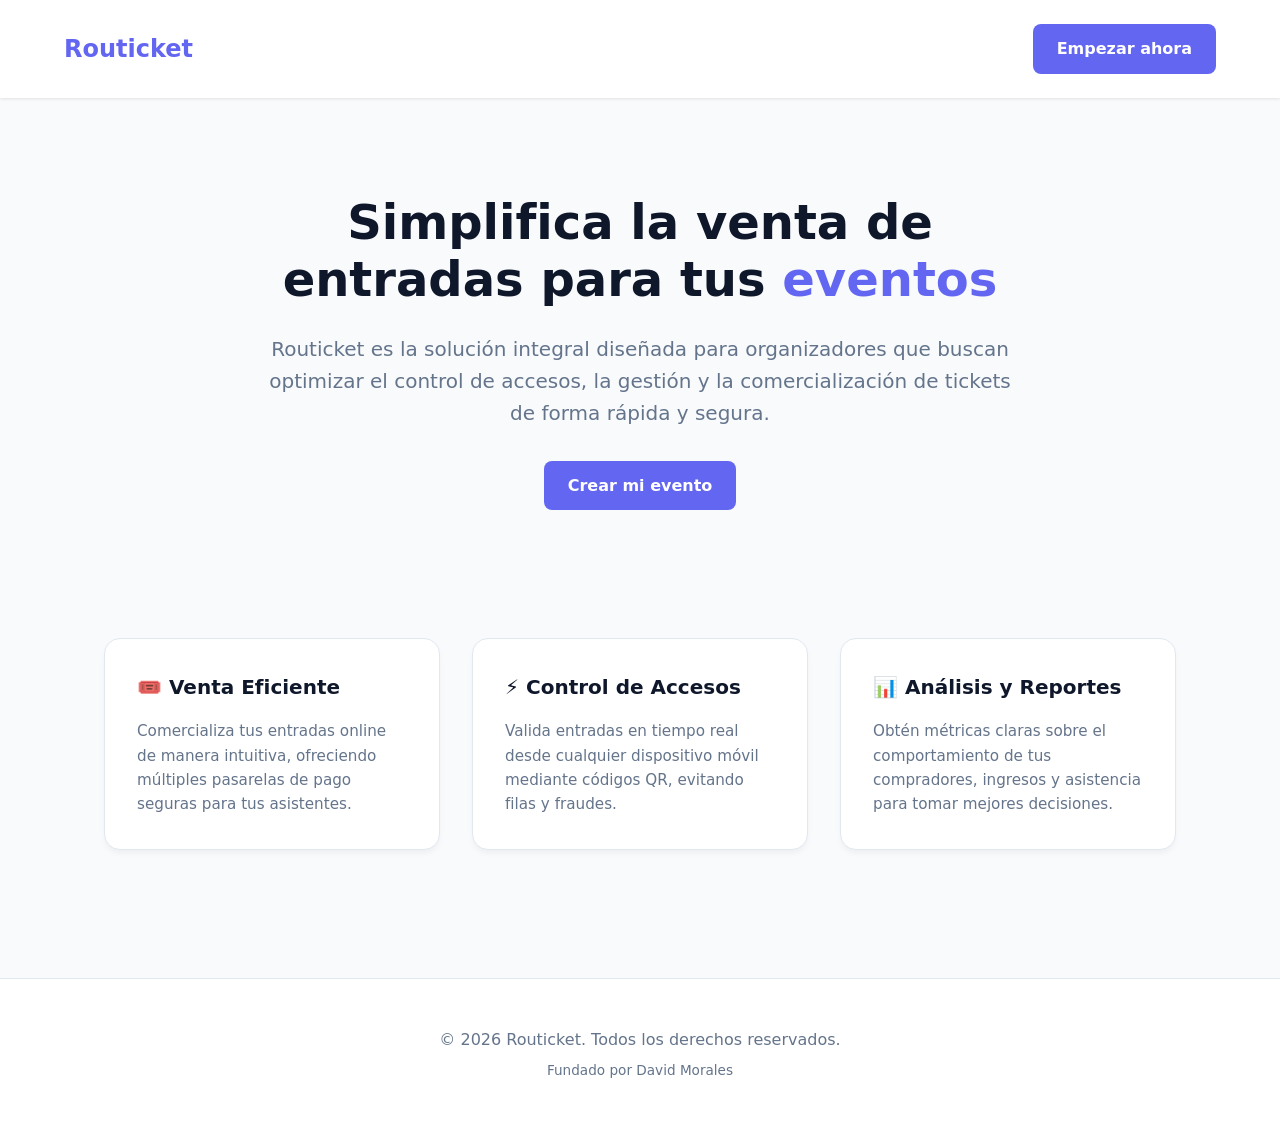
==== index.html @ 361ac357 "Add initial HTML structure for Routicket website" ====
<!DOCTYPE html>
<html lang="es">
<head>
    <meta charset="UTF-8">
    <meta name="viewport" content="width=device-width, initial-scale=1.0">
    <title>Routicket - Tu plataforma de gestión y venta de entradas</title>
    <style>
        :root {
            --primary: #6366f1;
            --primary-dark: #4f46e5;
            --dark: #0f172a;
            --light: #f8fafc;
            --gray: #64748b;
        }

        * {
            margin: 0;
            padding: 0;
            box-sizing: border-box;
            font-family: 'Segoe UI', system-ui, -apple-system, sans-serif;
        }

        body {
            background-color: var(--light);
            color: var(--dark);
            line-height: 1.6;
        }

        header {
            display: flex;
            justify-content: space-between;
            align-items: center;
            padding: 1.5rem 5%;
            background: white;
            box-shadow: 0 1px 3px rgba(0,0,0,0.1);
            position: sticky;
            top: 0;
            z-index: 100;
        }

        .logo {
            font-size: 1.5rem;
            font-weight: 700;
            color: var(--primary);
            text-decoration: none;
        }

        .cta-button {
            background-color: var(--primary);
            color: white;
            padding: 0.75rem 1.5rem;
            border-radius: 0.5rem;
            text-decoration: none;
            font-weight: 600;
            transition: background 0.2s;
        }

        .cta-button:hover {
            background-color: var(--primary-dark);
        }

        .hero {
            display: flex;
            flex-direction: column;
            align-items: center;
            text-align: center;
            padding: 6rem 5% 4rem;
            max-width: 900px;
            margin: 0 auto;
        }

        .hero h1 {
            font-size: 3rem;
            margin-bottom: 1.5rem;
            color: var(--dark);
            line-height: 1.2;
        }

        .hero h1 span {
            color: var(--primary);
        }

        .hero p {
            font-size: 1.25rem;
            color: var(--gray);
            margin-bottom: 2rem;
        }

        .features {
            display: grid;
            grid-template-columns: repeat(auto-fit, minmax(280px, 1fr));
            gap: 2rem;
            padding: 4rem 5%;
            max-width: 1200px;
            margin: 0 auto;
        }

        .feature-card {
            background: white;
            padding: 2rem;
            border-radius: 1rem;
            box-shadow: 0 4px 6px -1px rgba(0,0,0,0.05);
            border: 1px solid #e2e8f0;
        }

        .feature-card h3 {
            margin-bottom: 1rem;
            font-size: 1.25rem;
            color: var(--dark);
        }

        .feature-card p {
            color: var(--gray);
            font-size: 0.95rem;
        }

        footer {
            text-align: center;
            padding: 3rem 5%;
            background: white;
            color: var(--gray);
            border-top: 1px solid #e2e8f0;
            margin-top: 4rem;
        }

        @media (max-width: 768px) {
            .hero h1 {
                font-size: 2.25rem;
            }
        }
    </style>
</head>
<body>

    <header>
        <a href="#" class="logo">Routicket</a>
        <a href="#contacto" class="cta-button">Empezar ahora</a>
    </header>

    <main>
        <section class="hero">
            <h1>Simplifica la venta de entradas para tus <span>eventos</span></h1>
            <p>Routicket es la solución integral diseñada para organizadores que buscan optimizar el control de accesos, la gestión y la comercialización de tickets de forma rápida y segura.</p>
            <a href="#contacto" class="cta-button">Crear mi evento</a>
        </section>

        <section class="features">
            <div class="feature-card">
                <h3>🎟️ Venta Eficiente</h3>
                <p>Comercializa tus entradas online de manera intuitiva, ofreciendo múltiples pasarelas de pago seguras para tus asistentes.</p>
            </div>
            <div class="feature-card">
                <h3>⚡ Control de Accesos</h3>
                <p>Valida entradas en tiempo real desde cualquier dispositivo móvil mediante códigos QR, evitando filas y fraudes.</p>
            </div>
            <div class="feature-card">
                <h3>📊 Análisis y Reportes</h3>
                <p>Obtén métricas claras sobre el comportamiento de tus compradores, ingresos y asistencia para tomar mejores decisiones.</p>
            </div>
        </section>
    </main>

    <footer id="contacto">
        <p>&copy; 2026 Routicket. Todos los derechos reservados.</p>
        <p style="margin-top: 0.5rem; font-size: 0.85rem;">Fundado por David Morales</p>
    </footer>

</body>
</html>
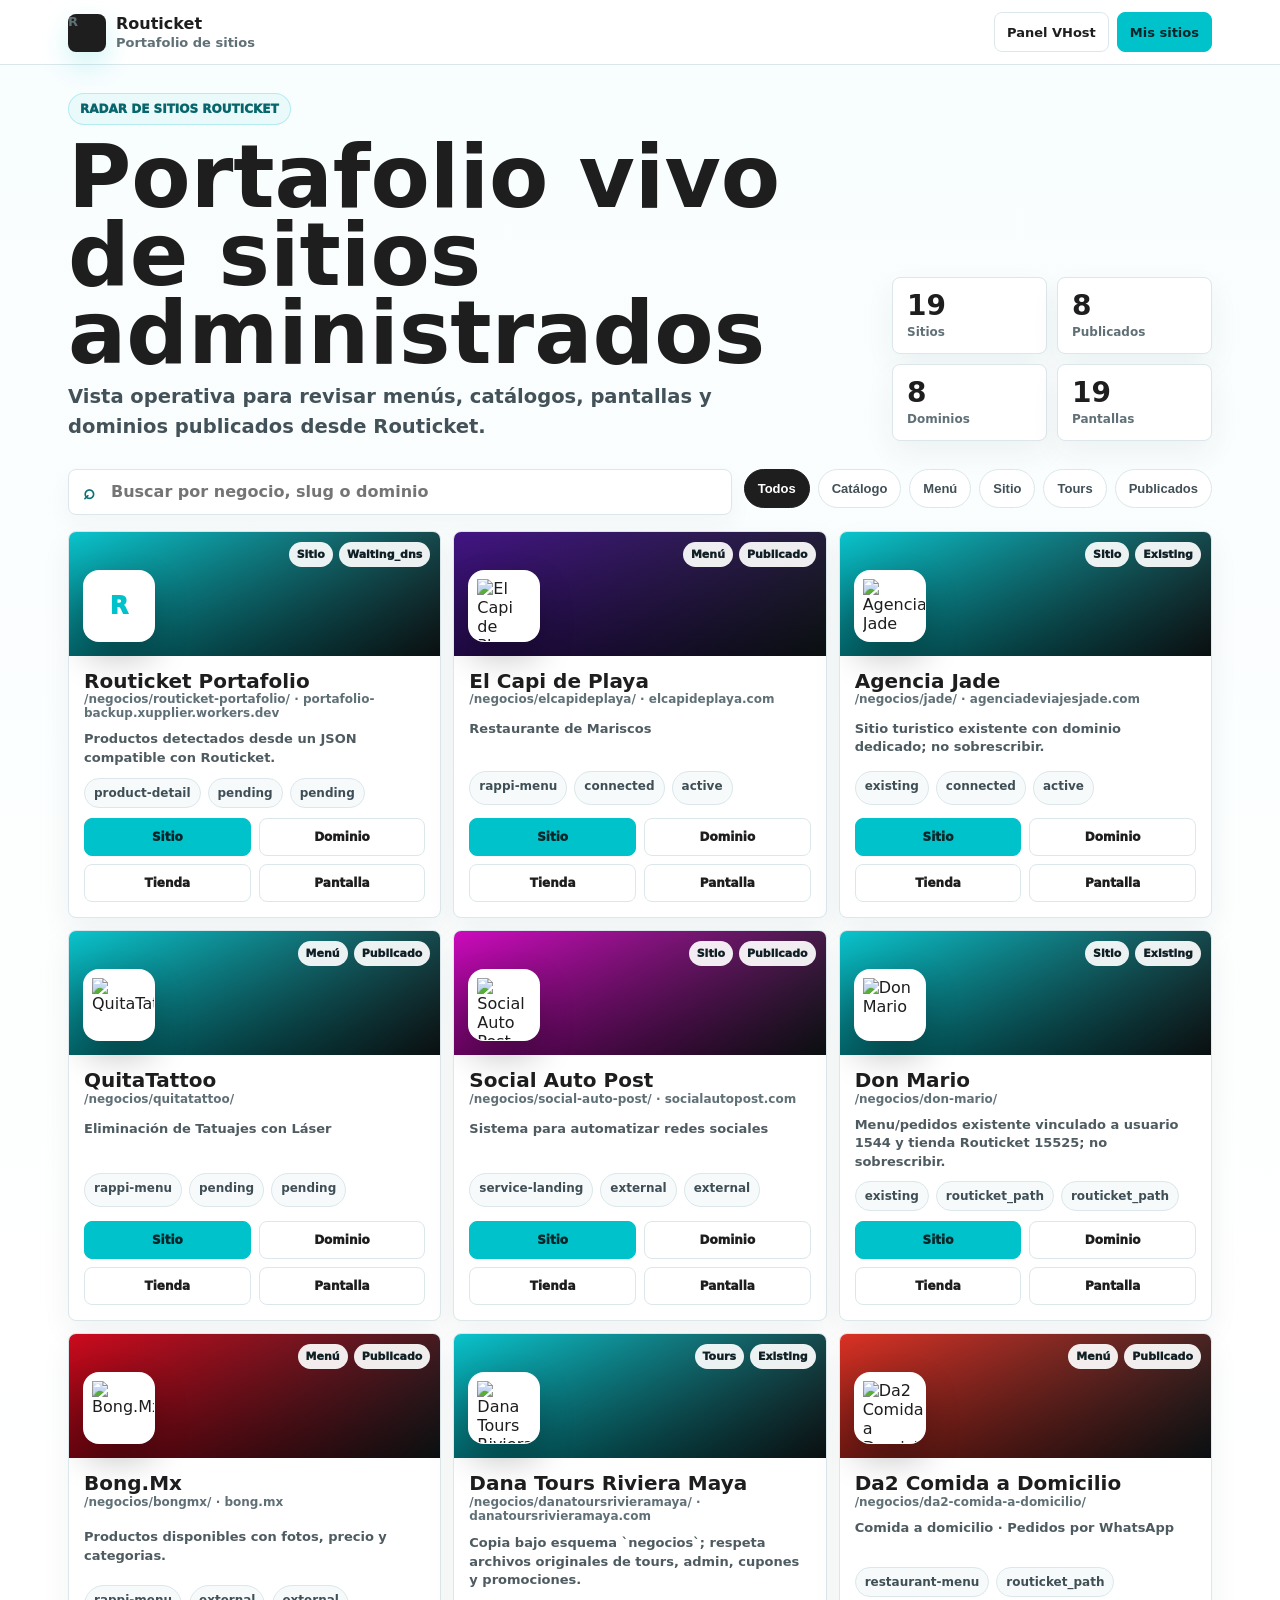
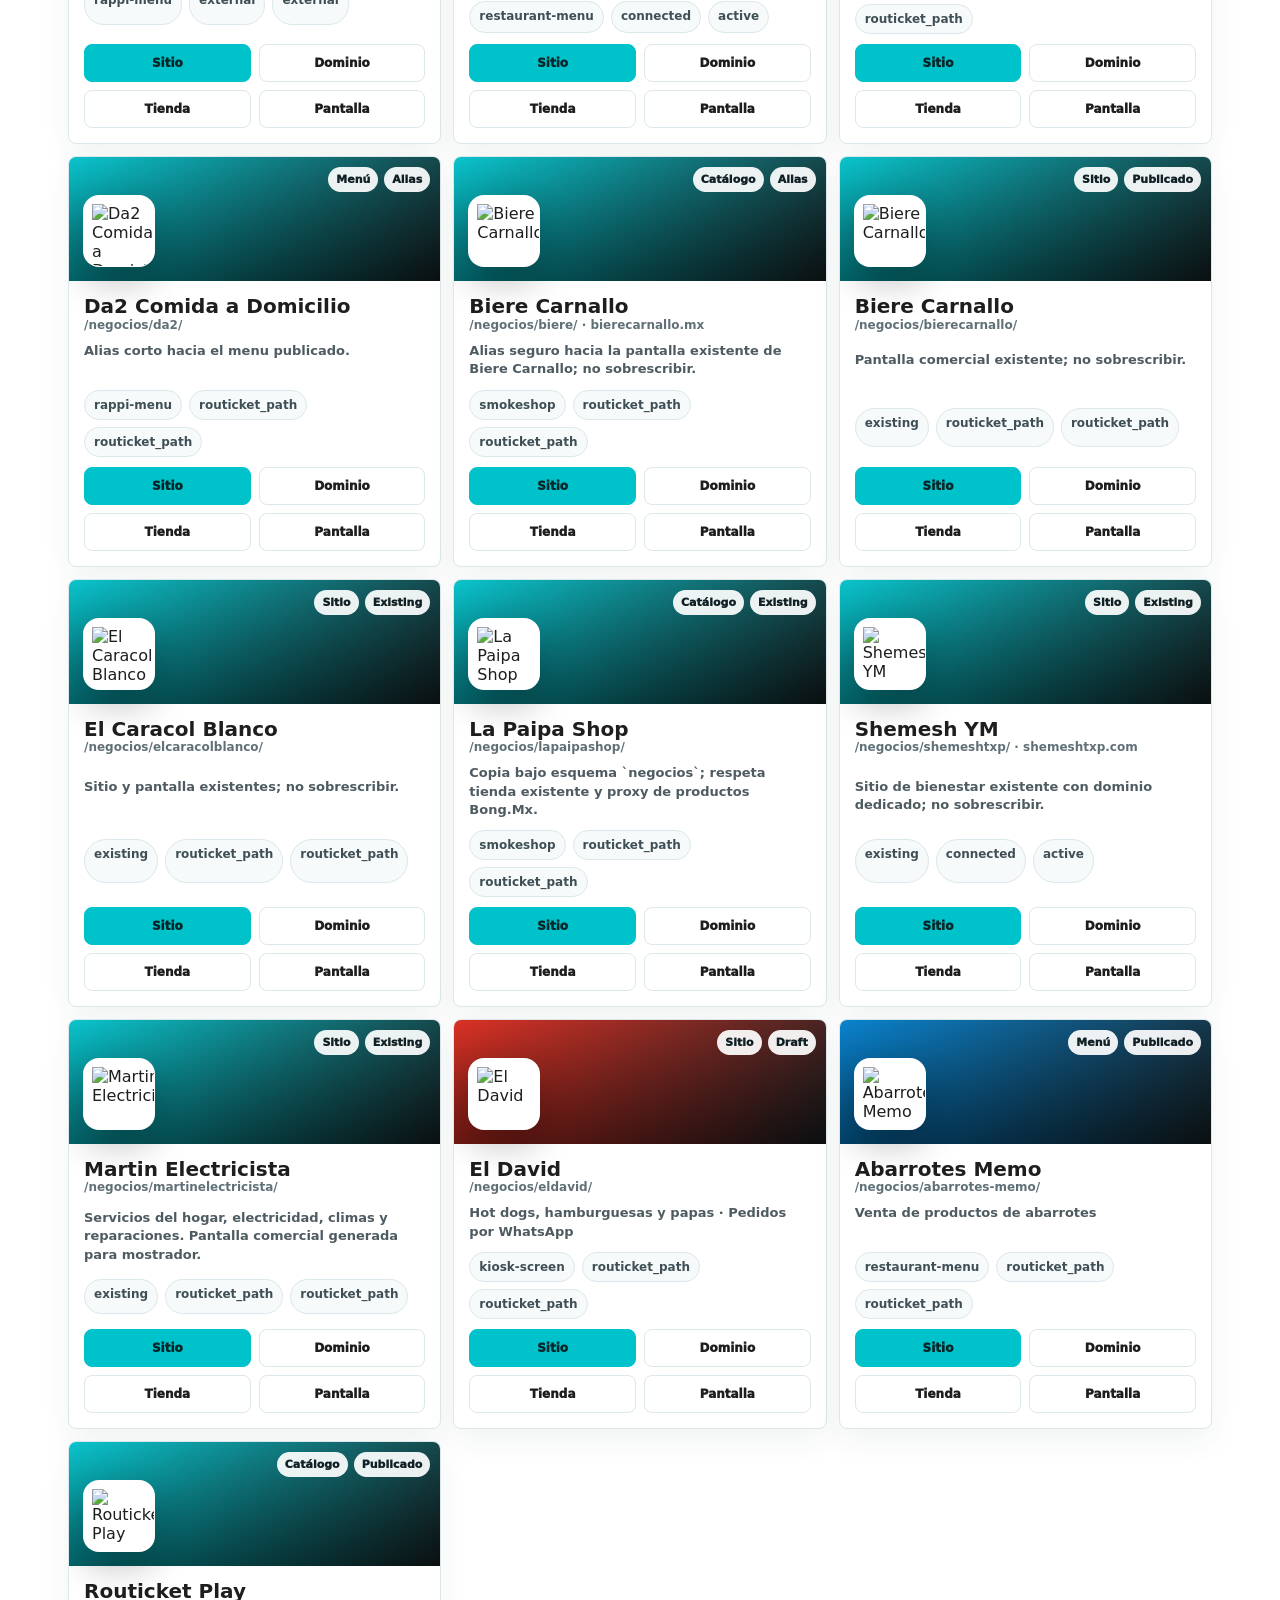
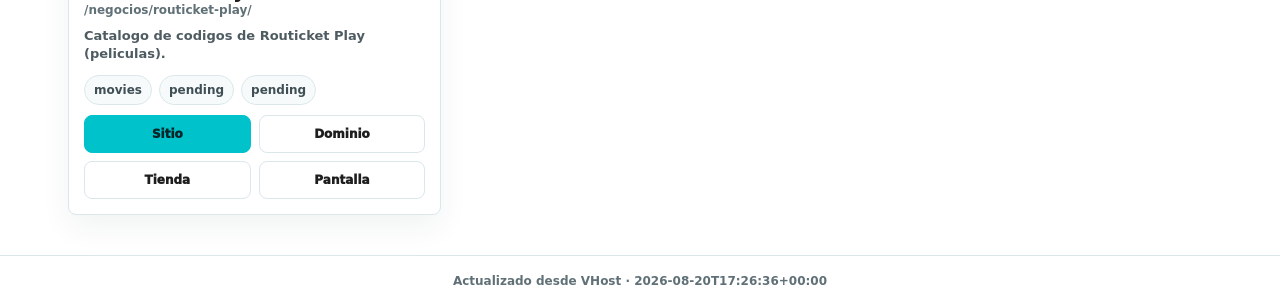
==== commit 065f8a7e: "update" ====
--- a/index.html
+++ b/index.html
@@ -1,169 +1,699 @@
-<!DOCTYPE html>
+<!doctype html>
 <html lang="es">
 <head>
-    <meta charset="UTF-8">
-    <meta name="viewport" content="width=device-width, initial-scale=1.0">
-    <title>Routicket - Tu plataforma de gestión y venta de entradas</title>
-    <style>
-        :root {
-            --primary: #6366f1;
-            --primary-dark: #4f46e5;
-            --dark: #0f172a;
-            --light: #f8fafc;
-            --gray: #64748b;
-        }
-
-        * {
-            margin: 0;
-            padding: 0;
-            box-sizing: border-box;
-            font-family: 'Segoe UI', system-ui, -apple-system, sans-serif;
-        }
-
-        body {
-            background-color: var(--light);
-            color: var(--dark);
-            line-height: 1.6;
-        }
-
-        header {
-            display: flex;
-            justify-content: space-between;
-            align-items: center;
-            padding: 1.5rem 5%;
-            background: white;
-            box-shadow: 0 1px 3px rgba(0,0,0,0.1);
-            position: sticky;
-            top: 0;
-            z-index: 100;
-        }
-
-        .logo {
-            font-size: 1.5rem;
-            font-weight: 700;
-            color: var(--primary);
-            text-decoration: none;
-        }
-
-        .cta-button {
-            background-color: var(--primary);
-            color: white;
-            padding: 0.75rem 1.5rem;
-            border-radius: 0.5rem;
-            text-decoration: none;
-            font-weight: 600;
-            transition: background 0.2s;
-        }
-
-        .cta-button:hover {
-            background-color: var(--primary-dark);
-        }
-
-        .hero {
-            display: flex;
-            flex-direction: column;
-            align-items: center;
-            text-align: center;
-            padding: 6rem 5% 4rem;
-            max-width: 900px;
-            margin: 0 auto;
-        }
-
-        .hero h1 {
-            font-size: 3rem;
-            margin-bottom: 1.5rem;
-            color: var(--dark);
-            line-height: 1.2;
-        }
-
-        .hero h1 span {
-            color: var(--primary);
-        }
-
-        .hero p {
-            font-size: 1.25rem;
-            color: var(--gray);
-            margin-bottom: 2rem;
-        }
-
-        .features {
-            display: grid;
-            grid-template-columns: repeat(auto-fit, minmax(280px, 1fr));
-            gap: 2rem;
-            padding: 4rem 5%;
-            max-width: 1200px;
-            margin: 0 auto;
-        }
-
-        .feature-card {
-            background: white;
-            padding: 2rem;
-            border-radius: 1rem;
-            box-shadow: 0 4px 6px -1px rgba(0,0,0,0.05);
-            border: 1px solid #e2e8f0;
-        }
-
-        .feature-card h3 {
-            margin-bottom: 1rem;
-            font-size: 1.25rem;
-            color: var(--dark);
-        }
-
-        .feature-card p {
-            color: var(--gray);
-            font-size: 0.95rem;
-        }
-
-        footer {
-            text-align: center;
-            padding: 3rem 5%;
-            background: white;
-            color: var(--gray);
-            border-top: 1px solid #e2e8f0;
-            margin-top: 4rem;
-        }
-
-        @media (max-width: 768px) {
-            .hero h1 {
-                font-size: 2.25rem;
-            }
-        }
-    </style>
+  <meta charset="utf-8">
+  <meta name="viewport" content="width=device-width, initial-scale=1">
+  <title>Portafolio Routicket | Sitios administrados</title>
+  <meta name="description" content="Portafolio de sitios web administrados con Routicket: menús, catálogos, pantallas, tiendas y dominios publicados.">
+  <meta name="theme-color" content="#00C2CB">
+  <link rel="apple-touch-icon" href="/apple-touch-icon.png">
+  <link rel="icon" type="image/png" href="/favicon.png">
+  <style>
+    :root{--turq:#00C2CB;--lime:#8BC34A;--ink:#1E1E1E;--white:#fff;--yellow:#FFCA28;--line:#dbe7ea;--muted:#607077;--panel:#f6fafb;--soft:#eef8f8}
+    *{box-sizing:border-box}
+    html{scroll-behavior:smooth}
+    body{margin:0;background:var(--white);color:var(--ink);font-family:Inter,ui-sans-serif,system-ui,-apple-system,BlinkMacSystemFont,"Segoe UI",Arial,sans-serif}
+    a{color:inherit;text-decoration:none}
+    .shell{min-height:100vh;background:linear-gradient(180deg,#f8fdfe 0,#fff 42%)}
+    .top{position:sticky;top:0;z-index:20;background:rgba(255,255,255,.92);border-bottom:1px solid var(--line);backdrop-filter:blur(16px)}
+    .top-inner{max-width:1180px;margin:auto;padding:12px 18px;display:flex;align-items:center;gap:14px}
+    .brand{display:flex;align-items:center;gap:10px;font-weight:950;letter-spacing:0}
+    .brand-mark{width:38px;height:38px;border-radius:8px;background:var(--ink);display:grid;place-items:center;color:var(--turq);font-weight:950;box-shadow:0 12px 28px rgba(0,194,203,.2)}
+    .brand span{display:block;font-size:13px;color:var(--muted);font-weight:800;margin-top:2px}
+    .top-actions{margin-left:auto;display:flex;gap:8px}
+    .btn{min-height:40px;border:1px solid var(--line);border-radius:8px;background:#fff;display:inline-flex;align-items:center;justify-content:center;gap:8px;padding:9px 12px;font-size:13px;font-weight:900;cursor:pointer}
+    .btn.primary{background:var(--turq);border-color:var(--turq);color:#062629}
+    .hero{max-width:1180px;margin:auto;padding:28px 18px 18px;display:grid;grid-template-columns:minmax(0,1fr) 320px;gap:18px;align-items:end}
+    .eyebrow{display:inline-flex;align-items:center;gap:8px;background:#eafafb;border:1px solid rgba(0,194,203,.24);color:#07666c;border-radius:999px;padding:8px 11px;font-size:12px;font-weight:950;text-transform:uppercase}
+    h1{font-size:clamp(2.4rem,7vw,5.4rem);line-height:.9;margin:14px 0 10px;letter-spacing:0;max-width:860px}
+    .lead{margin:0;color:#435259;font-size:clamp(1rem,2vw,1.22rem);line-height:1.5;max-width:720px;font-weight:650}
+    .stats{display:grid;grid-template-columns:repeat(2,minmax(0,1fr));gap:10px}
+    .stat{background:#fff;border:1px solid var(--line);border-radius:8px;padding:14px;box-shadow:0 12px 30px rgba(0,45,50,.06)}
+    .stat strong{display:block;font-size:28px;line-height:1;color:var(--ink)}
+    .stat span{display:block;margin-top:5px;color:var(--muted);font-size:12px;font-weight:850}
+    .toolbar{max-width:1180px;margin:0 auto;padding:10px 18px 16px;display:grid;grid-template-columns:minmax(240px,1fr) auto;gap:12px;align-items:start}
+    .search{position:relative}
+    .search input{width:100%;min-height:46px;border:1px solid var(--line);border-radius:8px;background:#fff;padding:11px 14px 11px 42px;font:inherit;font-weight:750;outline:none;box-shadow:0 10px 24px rgba(0,45,50,.04)}
+    .search input:focus{border-color:var(--turq);box-shadow:0 0 0 4px rgba(0,194,203,.14)}
+    .search:before{content:"⌕";position:absolute;left:15px;top:50%;transform:translateY(-50%);font-size:20px;color:#087077;font-weight:950}
+    .filters{display:flex;gap:8px;overflow:auto;padding-bottom:3px}
+    .chip{border:1px solid var(--line);background:#fff;color:#425057;border-radius:999px;padding:11px 13px;font-size:13px;font-weight:900;white-space:nowrap;cursor:pointer}
+    .chip.active{background:var(--ink);border-color:var(--ink);color:#fff}
+    .content{max-width:1180px;margin:auto;padding:0 18px 40px}
+    .grid{display:grid;grid-template-columns:repeat(3,minmax(0,1fr));gap:12px}
+    .site-card{border:1px solid var(--line);border-radius:8px;background:#fff;overflow:hidden;box-shadow:0 12px 30px rgba(0,45,50,.06);display:flex;flex-direction:column;min-height:100%}
+    .site-head{height:124px;position:relative;display:flex;align-items:flex-end;padding:14px;background:linear-gradient(135deg,var(--accent),#101719)}
+    .site-head:after{content:"";position:absolute;inset:0;background:linear-gradient(180deg,rgba(255,255,255,.04),rgba(0,0,0,.34))}
+    .logo{position:relative;z-index:1;width:72px;height:72px;border-radius:16px;background:#fff;border:1px solid rgba(255,255,255,.5);display:grid;place-items:center;padding:8px;box-shadow:0 16px 34px rgba(0,0,0,.22);overflow:hidden}
+    .logo img{width:100%;height:100%;object-fit:contain;display:block}
+    .logo-fallback{font-size:24px;font-weight:950;color:var(--accent)}
+    .badges{position:absolute;z-index:2;top:10px;right:10px;display:flex;gap:6px;flex-wrap:wrap;justify-content:flex-end}
+    .badge{border-radius:999px;background:rgba(255,255,255,.92);color:#102025;padding:6px 8px;font-size:11px;font-weight:950}
+    .body{padding:15px;display:grid;gap:10px;flex:1}
+    .body h2{margin:0;font-size:20px;line-height:1.08}
+    .slug{color:var(--muted);font-size:12px;font-weight:850}
+    .desc{margin:0;color:#4e5b61;line-height:1.42;font-size:13px;font-weight:650;min-height:38px}
+    .meta{display:flex;gap:7px;flex-wrap:wrap}
+    .pill{border:1px solid var(--line);background:var(--panel);border-radius:999px;padding:7px 9px;color:#3f4f55;font-size:12px;font-weight:850}
+    .links{margin-top:auto;display:grid;grid-template-columns:1fr 1fr;gap:8px}
+    .links a{min-height:38px;border-radius:8px;border:1px solid var(--line);display:flex;align-items:center;justify-content:center;font-size:12px;font-weight:950;background:#fff}
+    .links a.main{background:var(--turq);border-color:var(--turq);color:#062629}
+    .empty{display:none;margin-top:12px;border:1px dashed var(--line);background:var(--panel);border-radius:8px;padding:26px;text-align:center;color:var(--muted);font-weight:850}
+    .foot{border-top:1px solid var(--line);padding:18px;text-align:center;color:var(--muted);font-size:12px;font-weight:800}
+    @media(max-width:960px){.hero{grid-template-columns:1fr}.stats{grid-template-columns:repeat(4,minmax(0,1fr))}.grid{grid-template-columns:repeat(2,minmax(0,1fr))}}
+    @media(max-width:680px){.top-inner{align-items:flex-start}.top-actions{display:none}.hero{padding-top:22px}.stats{grid-template-columns:repeat(2,minmax(0,1fr))}.toolbar{grid-template-columns:1fr}.grid{grid-template-columns:1fr}.site-head{height:112px}.links{grid-template-columns:1fr 1fr}h1{font-size:3rem}}
+  </style>
 </head>
 <body>
-
-    <header>
-        <a href="#" class="logo">Routicket</a>
-        <a href="#contacto" class="cta-button">Empezar ahora</a>
+  <div class="shell">
+    <header class="top">
+      <div class="top-inner">
+        <a class="brand" href="/">
+          <span class="brand-mark">R</span>
+          <strong>Routicket<span>Portafolio de sitios</span></strong>
+        </a>
+        <div class="top-actions">
+          <a class="btn" href="/vhost/?view=sitios">Panel VHost</a>
+          <a class="btn primary" href="/plugins/pwapp/rtk-app/www/vhost.html">Mis sitios</a>
+        </div>
+      </div>
     </header>
 
-    <main>
-        <section class="hero">
-            <h1>Simplifica la venta de entradas para tus <span>eventos</span></h1>
-            <p>Routicket es la solución integral diseñada para organizadores que buscan optimizar el control de accesos, la gestión y la comercialización de tickets de forma rápida y segura.</p>
-            <a href="#contacto" class="cta-button">Crear mi evento</a>
-        </section>
+    <section class="hero">
+      <div>
+        <span class="eyebrow">Radar de sitios Routicket</span>
+        <h1>Portafolio vivo de sitios administrados</h1>
+        <p class="lead">Vista operativa para revisar menús, catálogos, pantallas y dominios publicados desde Routicket.</p>
+      </div>
+      <div class="stats" aria-label="Resumen">
+        <div class="stat"><strong>19</strong><span>Sitios</span></div>
+        <div class="stat"><strong>8</strong><span>Publicados</span></div>
+        <div class="stat"><strong>8</strong><span>Dominios</span></div>
+        <div class="stat"><strong>19</strong><span>Pantallas</span></div>
+      </div>
+    </section>
 
-        <section class="features">
-            <div class="feature-card">
-                <h3>🎟️ Venta Eficiente</h3>
-                <p>Comercializa tus entradas online de manera intuitiva, ofreciendo múltiples pasarelas de pago seguras para tus asistentes.</p>
-            </div>
-            <div class="feature-card">
-                <h3>⚡ Control de Accesos</h3>
-                <p>Valida entradas en tiempo real desde cualquier dispositivo móvil mediante códigos QR, evitando filas y fraudes.</p>
-            </div>
-            <div class="feature-card">
-                <h3>📊 Análisis y Reportes</h3>
-                <p>Obtén métricas claras sobre el comportamiento de tus compradores, ingresos y asistencia para tomar mejores decisiones.</p>
-            </div>
-        </section>
+    <section class="toolbar" aria-label="Filtros">
+      <div class="search"><input id="search" type="search" autocomplete="off" placeholder="Buscar por negocio, slug o dominio"></div>
+      <div class="filters" id="filters">
+        <button class="chip active" type="button" data-kind="all">Todos</button>
+                  <button class="chip" type="button" data-kind="Catálogo">Catálogo</button>
+                  <button class="chip" type="button" data-kind="Menú">Menú</button>
+                  <button class="chip" type="button" data-kind="Sitio">Sitio</button>
+                  <button class="chip" type="button" data-kind="Tours">Tours</button>
+                <button class="chip" type="button" data-kind="published">Publicados</button>
+      </div>
+    </section>
+
+    <main class="content">
+      <div class="grid" id="siteGrid">
+                            <article class="site-card" data-kind="Sitio" data-status="waiting_dns" data-search="routicket portafolio routicket-portafolio portafolio-backup.xupplier.workers.dev sitio waiting_dns" style="--accent:#00C2CB">
+            <div class="site-head">
+              <div class="badges">
+                <span class="badge">Sitio</span>
+                <span class="badge">Waiting_dns</span>
+              </div>
+              <div class="logo">
+                                  <span class="logo-fallback">R</span>
+                              </div>
+            </div>
+            <div class="body">
+              <div>
+                <h2>Routicket Portafolio</h2>
+                <div class="slug">/negocios/routicket-portafolio/ · portafolio-backup.xupplier.workers.dev</div>
+              </div>
+              <p class="desc">Productos detectados desde un JSON compatible con Routicket.</p>
+              <div class="meta">
+                <span class="pill">product-detail</span>
+                <span class="pill">pending</span>
+                <span class="pill">pending</span>
+              </div>
+              <div class="links">
+                <a class="main" href="/negocios/routicket-portafolio/">Sitio</a>
+                <a href="https://portafolio-backup.xupplier.workers.dev">Dominio</a>
+                <a href="/negocios/routicket-portafolio/tienda.php">Tienda</a>
+                <a href="/negocios/routicket-portafolio/pantalla.php">Pantalla</a>
+              </div>
+            </div>
+          </article>
+                            <article class="site-card" data-kind="Menú" data-status="published" data-search="el capi de playa elcapideplaya elcapideplaya.com menú published" style="--accent:#3b0b7f">
+            <div class="site-head">
+              <div class="badges">
+                <span class="badge">Menú</span>
+                <span class="badge">Publicado</span>
+              </div>
+              <div class="logo">
+                                  <img src="https://i.imgur.com/V1OHJdP.jpeg" alt="El Capi de Playa">
+                              </div>
+            </div>
+            <div class="body">
+              <div>
+                <h2>El Capi de Playa</h2>
+                <div class="slug">/negocios/elcapideplaya/ · elcapideplaya.com</div>
+              </div>
+              <p class="desc">Restaurante de Mariscos</p>
+              <div class="meta">
+                <span class="pill">rappi-menu</span>
+                <span class="pill">connected</span>
+                <span class="pill">active</span>
+              </div>
+              <div class="links">
+                <a class="main" href="/negocios/elcapideplaya/">Sitio</a>
+                <a href="https://elcapideplaya.com">Dominio</a>
+                <a href="/negocios/elcapideplaya/tienda.php">Tienda</a>
+                <a href="/negocios/elcapideplaya/pantalla.php">Pantalla</a>
+              </div>
+            </div>
+          </article>
+                            <article class="site-card" data-kind="Sitio" data-status="existing" data-search="agencia jade jade agenciadeviajesjade.com sitio existing" style="--accent:#00C2CB">
+            <div class="site-head">
+              <div class="badges">
+                <span class="badge">Sitio</span>
+                <span class="badge">Existing</span>
+              </div>
+              <div class="logo">
+                                  <img src="https://i.imgur.com/4AScgSD.png" alt="Agencia Jade">
+                              </div>
+            </div>
+            <div class="body">
+              <div>
+                <h2>Agencia Jade</h2>
+                <div class="slug">/negocios/jade/ · agenciadeviajesjade.com</div>
+              </div>
+              <p class="desc">Sitio turistico existente con dominio dedicado; no sobrescribir.</p>
+              <div class="meta">
+                <span class="pill">existing</span>
+                <span class="pill">connected</span>
+                <span class="pill">active</span>
+              </div>
+              <div class="links">
+                <a class="main" href="/negocios/jade/">Sitio</a>
+                <a href="https://agenciadeviajesjade.com">Dominio</a>
+                <a href="/negocios/jade/tienda.php">Tienda</a>
+                <a href="/negocios/jade/pantalla.php">Pantalla</a>
+              </div>
+            </div>
+          </article>
+                            <article class="site-card" data-kind="Menú" data-status="published" data-search="quitatattoo quitatattoo  menú published" style="--accent:#00C2CB">
+            <div class="site-head">
+              <div class="badges">
+                <span class="badge">Menú</span>
+                <span class="badge">Publicado</span>
+              </div>
+              <div class="logo">
+                                  <img src="https://i.imgur.com/OR1lb7n.png" alt="QuitaTattoo">
+                              </div>
+            </div>
+            <div class="body">
+              <div>
+                <h2>QuitaTattoo</h2>
+                <div class="slug">/negocios/quitatattoo/</div>
+              </div>
+              <p class="desc">Eliminación de Tatuajes con Láser</p>
+              <div class="meta">
+                <span class="pill">rappi-menu</span>
+                <span class="pill">pending</span>
+                <span class="pill">pending</span>
+              </div>
+              <div class="links">
+                <a class="main" href="/negocios/quitatattoo/">Sitio</a>
+                <a href="/negocios/quitatattoo/">Dominio</a>
+                <a href="/negocios/quitatattoo/tienda.php">Tienda</a>
+                <a href="/negocios/quitatattoo/pantalla.php">Pantalla</a>
+              </div>
+            </div>
+          </article>
+                            <article class="site-card" data-kind="Sitio" data-status="published" data-search="social auto post social-auto-post socialautopost.com sitio published" style="--accent:#cc00bb">
+            <div class="site-head">
+              <div class="badges">
+                <span class="badge">Sitio</span>
+                <span class="badge">Publicado</span>
+              </div>
+              <div class="logo">
+                                  <img src="https://i.imgur.com/Ls5pcbt.png" alt="Social Auto Post">
+                              </div>
+            </div>
+            <div class="body">
+              <div>
+                <h2>Social Auto Post</h2>
+                <div class="slug">/negocios/social-auto-post/ · socialautopost.com</div>
+              </div>
+              <p class="desc">Sistema para automatizar redes sociales</p>
+              <div class="meta">
+                <span class="pill">service-landing</span>
+                <span class="pill">external</span>
+                <span class="pill">external</span>
+              </div>
+              <div class="links">
+                <a class="main" href="/negocios/social-auto-post/">Sitio</a>
+                <a href="https://socialautopost.com">Dominio</a>
+                <a href="/negocios/social-auto-post/tienda.php">Tienda</a>
+                <a href="/negocios/social-auto-post/pantalla.php">Pantalla</a>
+              </div>
+            </div>
+          </article>
+                            <article class="site-card" data-kind="Sitio" data-status="existing" data-search="don mario don-mario  sitio existing" style="--accent:#00C2CB">
+            <div class="site-head">
+              <div class="badges">
+                <span class="badge">Sitio</span>
+                <span class="badge">Existing</span>
+              </div>
+              <div class="logo">
+                                  <img src="https://i.imgur.com/hBJL051.jpeg" alt="Don Mario">
+                              </div>
+            </div>
+            <div class="body">
+              <div>
+                <h2>Don Mario</h2>
+                <div class="slug">/negocios/don-mario/</div>
+              </div>
+              <p class="desc">Menu/pedidos existente vinculado a usuario 1544 y tienda Routicket 15525; no sobrescribir.</p>
+              <div class="meta">
+                <span class="pill">existing</span>
+                <span class="pill">routicket_path</span>
+                <span class="pill">routicket_path</span>
+              </div>
+              <div class="links">
+                <a class="main" href="/negocios/don-mario/">Sitio</a>
+                <a href="/negocios/don-mario/">Dominio</a>
+                <a href="/negocios/don-mario/tienda.php">Tienda</a>
+                <a href="/negocios/don-mario/pantalla.php">Pantalla</a>
+              </div>
+            </div>
+          </article>
+                            <article class="site-card" data-kind="Menú" data-status="published" data-search="bong.mx bongmx bong.mx menú published" style="--accent:#cc0014">
+            <div class="site-head">
+              <div class="badges">
+                <span class="badge">Menú</span>
+                <span class="badge">Publicado</span>
+              </div>
+              <div class="logo">
+                                  <img src="https://i.imgur.com/1nOYHbz.png" alt="Bong.Mx">
+                              </div>
+            </div>
+            <div class="body">
+              <div>
+                <h2>Bong.Mx</h2>
+                <div class="slug">/negocios/bongmx/ · bong.mx</div>
+              </div>
+              <p class="desc">Productos disponibles con fotos, precio y categorias.</p>
+              <div class="meta">
+                <span class="pill">rappi-menu</span>
+                <span class="pill">external</span>
+                <span class="pill">external</span>
+              </div>
+              <div class="links">
+                <a class="main" href="/negocios/bongmx/">Sitio</a>
+                <a href="https://bong.mx">Dominio</a>
+                <a href="/negocios/bongmx/tienda.php">Tienda</a>
+                <a href="/negocios/bongmx/pantalla.php">Pantalla</a>
+              </div>
+            </div>
+          </article>
+                            <article class="site-card" data-kind="Tours" data-status="existing" data-search="dana tours riviera maya danatoursrivieramaya danatoursrivieramaya.com tours existing" style="--accent:#00C2CB">
+            <div class="site-head">
+              <div class="badges">
+                <span class="badge">Tours</span>
+                <span class="badge">Existing</span>
+              </div>
+              <div class="logo">
+                                  <img src="https://i.imgur.com/KVwHRYl.png" alt="Dana Tours Riviera Maya">
+                              </div>
+            </div>
+            <div class="body">
+              <div>
+                <h2>Dana Tours Riviera Maya</h2>
+                <div class="slug">/negocios/danatoursrivieramaya/ · danatoursrivieramaya.com</div>
+              </div>
+              <p class="desc">Copia bajo esquema `negocios`; respeta archivos originales de tours, admin, cupones y promociones.</p>
+              <div class="meta">
+                <span class="pill">restaurant-menu</span>
+                <span class="pill">connected</span>
+                <span class="pill">active</span>
+              </div>
+              <div class="links">
+                <a class="main" href="/negocios/danatoursrivieramaya/">Sitio</a>
+                <a href="https://danatoursrivieramaya.com">Dominio</a>
+                <a href="/negocios/danatoursrivieramaya/tienda.php">Tienda</a>
+                <a href="/negocios/danatoursrivieramaya/pantalla.php">Pantalla</a>
+              </div>
+            </div>
+          </article>
+                            <article class="site-card" data-kind="Menú" data-status="published" data-search="da2 comida a domicilio da2-comida-a-domicilio  menú published" style="--accent:#DA291C">
+            <div class="site-head">
+              <div class="badges">
+                <span class="badge">Menú</span>
+                <span class="badge">Publicado</span>
+              </div>
+              <div class="logo">
+                                  <img src="https://i.imgur.com/EoN5UT9.jpeg" alt="Da2 Comida a Domicilio">
+                              </div>
+            </div>
+            <div class="body">
+              <div>
+                <h2>Da2 Comida a Domicilio</h2>
+                <div class="slug">/negocios/da2-comida-a-domicilio/</div>
+              </div>
+              <p class="desc">Comida a domicilio · Pedidos por WhatsApp</p>
+              <div class="meta">
+                <span class="pill">restaurant-menu</span>
+                <span class="pill">routicket_path</span>
+                <span class="pill">routicket_path</span>
+              </div>
+              <div class="links">
+                <a class="main" href="/negocios/da2-comida-a-domicilio/">Sitio</a>
+                <a href="/negocios/da2-comida-a-domicilio/">Dominio</a>
+                <a href="/negocios/da2-comida-a-domicilio/tienda.php">Tienda</a>
+                <a href="/negocios/da2-comida-a-domicilio/pantalla.php">Pantalla</a>
+              </div>
+            </div>
+          </article>
+                            <article class="site-card" data-kind="Menú" data-status="alias" data-search="da2 comida a domicilio da2  menú alias" style="--accent:#00C2CB">
+            <div class="site-head">
+              <div class="badges">
+                <span class="badge">Menú</span>
+                <span class="badge">Alias</span>
+              </div>
+              <div class="logo">
+                                  <img src="/negocios/da2/apple-touch-icon.png" alt="Da2 Comida a Domicilio">
+                              </div>
+            </div>
+            <div class="body">
+              <div>
+                <h2>Da2 Comida a Domicilio</h2>
+                <div class="slug">/negocios/da2/</div>
+              </div>
+              <p class="desc">Alias corto hacia el menu publicado.</p>
+              <div class="meta">
+                <span class="pill">rappi-menu</span>
+                <span class="pill">routicket_path</span>
+                <span class="pill">routicket_path</span>
+              </div>
+              <div class="links">
+                <a class="main" href="/negocios/da2/">Sitio</a>
+                <a href="/negocios/da2/">Dominio</a>
+                <a href="/negocios/da2/tienda.php">Tienda</a>
+                <a href="/negocios/da2/pantalla.php">Pantalla</a>
+              </div>
+            </div>
+          </article>
+                            <article class="site-card" data-kind="Catálogo" data-status="alias" data-search="biere carnallo biere bierecarnallo.mx catálogo alias" style="--accent:#00C2CB">
+            <div class="site-head">
+              <div class="badges">
+                <span class="badge">Catálogo</span>
+                <span class="badge">Alias</span>
+              </div>
+              <div class="logo">
+                                  <img src="https://i.imgur.com/8g5NKhC.jpeg" alt="Biere Carnallo">
+                              </div>
+            </div>
+            <div class="body">
+              <div>
+                <h2>Biere Carnallo</h2>
+                <div class="slug">/negocios/biere/ · bierecarnallo.mx</div>
+              </div>
+              <p class="desc">Alias seguro hacia la pantalla existente de Biere Carnallo; no sobrescribir.</p>
+              <div class="meta">
+                <span class="pill">smokeshop</span>
+                <span class="pill">routicket_path</span>
+                <span class="pill">routicket_path</span>
+              </div>
+              <div class="links">
+                <a class="main" href="/negocios/biere/">Sitio</a>
+                <a href="https://bierecarnallo.mx">Dominio</a>
+                <a href="/negocios/biere/tienda.php">Tienda</a>
+                <a href="/negocios/biere/pantalla.php">Pantalla</a>
+              </div>
+            </div>
+          </article>
+                            <article class="site-card" data-kind="Sitio" data-status="published" data-search="biere carnallo bierecarnallo  sitio published" style="--accent:#00C2CB">
+            <div class="site-head">
+              <div class="badges">
+                <span class="badge">Sitio</span>
+                <span class="badge">Publicado</span>
+              </div>
+              <div class="logo">
+                                  <img src="https://i.imgur.com/8g5NKhC.jpeg" alt="Biere Carnallo">
+                              </div>
+            </div>
+            <div class="body">
+              <div>
+                <h2>Biere Carnallo</h2>
+                <div class="slug">/negocios/bierecarnallo/</div>
+              </div>
+              <p class="desc">Pantalla comercial existente; no sobrescribir.</p>
+              <div class="meta">
+                <span class="pill">existing</span>
+                <span class="pill">routicket_path</span>
+                <span class="pill">routicket_path</span>
+              </div>
+              <div class="links">
+                <a class="main" href="/negocios/bierecarnallo/">Sitio</a>
+                <a href="/negocios/bierecarnallo/">Dominio</a>
+                <a href="/negocios/bierecarnallo/tienda.php">Tienda</a>
+                <a href="/negocios/bierecarnallo/pantalla.php">Pantalla</a>
+              </div>
+            </div>
+          </article>
+                            <article class="site-card" data-kind="Sitio" data-status="existing" data-search="el caracol blanco elcaracolblanco  sitio existing" style="--accent:#00C2CB">
+            <div class="site-head">
+              <div class="badges">
+                <span class="badge">Sitio</span>
+                <span class="badge">Existing</span>
+              </div>
+              <div class="logo">
+                                  <img src="https://i.imgur.com/nQVsjYM.png" alt="El Caracol Blanco">
+                              </div>
+            </div>
+            <div class="body">
+              <div>
+                <h2>El Caracol Blanco</h2>
+                <div class="slug">/negocios/elcaracolblanco/</div>
+              </div>
+              <p class="desc">Sitio y pantalla existentes; no sobrescribir.</p>
+              <div class="meta">
+                <span class="pill">existing</span>
+                <span class="pill">routicket_path</span>
+                <span class="pill">routicket_path</span>
+              </div>
+              <div class="links">
+                <a class="main" href="/negocios/elcaracolblanco/">Sitio</a>
+                <a href="/negocios/elcaracolblanco/">Dominio</a>
+                <a href="/negocios/elcaracolblanco/tienda.php">Tienda</a>
+                <a href="/negocios/elcaracolblanco/pantalla.php">Pantalla</a>
+              </div>
+            </div>
+          </article>
+                            <article class="site-card" data-kind="Catálogo" data-status="existing" data-search="la paipa shop lapaipashop  catálogo existing" style="--accent:#00C2CB">
+            <div class="site-head">
+              <div class="badges">
+                <span class="badge">Catálogo</span>
+                <span class="badge">Existing</span>
+              </div>
+              <div class="logo">
+                                  <img src="/negocios/lapaipashop/apple-touch-icon.png" alt="La Paipa Shop">
+                              </div>
+            </div>
+            <div class="body">
+              <div>
+                <h2>La Paipa Shop</h2>
+                <div class="slug">/negocios/lapaipashop/</div>
+              </div>
+              <p class="desc">Copia bajo esquema `negocios`; respeta tienda existente y proxy de productos Bong.Mx.</p>
+              <div class="meta">
+                <span class="pill">smokeshop</span>
+                <span class="pill">routicket_path</span>
+                <span class="pill">routicket_path</span>
+              </div>
+              <div class="links">
+                <a class="main" href="/negocios/lapaipashop/">Sitio</a>
+                <a href="/negocios/lapaipashop/">Dominio</a>
+                <a href="/negocios/lapaipashop/tienda.php">Tienda</a>
+                <a href="/negocios/lapaipashop/pantalla.php">Pantalla</a>
+              </div>
+            </div>
+          </article>
+                            <article class="site-card" data-kind="Sitio" data-status="existing" data-search="shemesh ym shemeshtxp shemeshtxp.com sitio existing" style="--accent:#00C2CB">
+            <div class="site-head">
+              <div class="badges">
+                <span class="badge">Sitio</span>
+                <span class="badge">Existing</span>
+              </div>
+              <div class="logo">
+                                  <img src="/negocios/shemeshtxp/apple-touch-icon.png" alt="Shemesh YM">
+                              </div>
+            </div>
+            <div class="body">
+              <div>
+                <h2>Shemesh YM</h2>
+                <div class="slug">/negocios/shemeshtxp/ · shemeshtxp.com</div>
+              </div>
+              <p class="desc">Sitio de bienestar existente con dominio dedicado; no sobrescribir.</p>
+              <div class="meta">
+                <span class="pill">existing</span>
+                <span class="pill">connected</span>
+                <span class="pill">active</span>
+              </div>
+              <div class="links">
+                <a class="main" href="/negocios/shemeshtxp/">Sitio</a>
+                <a href="https://shemeshtxp.com">Dominio</a>
+                <a href="/negocios/shemeshtxp/tienda.php">Tienda</a>
+                <a href="/negocios/shemeshtxp/pantalla.php">Pantalla</a>
+              </div>
+            </div>
+          </article>
+                            <article class="site-card" data-kind="Sitio" data-status="existing" data-search="martin electricista martinelectricista  sitio existing" style="--accent:#00C2CB">
+            <div class="site-head">
+              <div class="badges">
+                <span class="badge">Sitio</span>
+                <span class="badge">Existing</span>
+              </div>
+              <div class="logo">
+                                  <img src="/negocios/martinelectricista/apple-touch-icon.png" alt="Martin Electricista">
+                              </div>
+            </div>
+            <div class="body">
+              <div>
+                <h2>Martin Electricista</h2>
+                <div class="slug">/negocios/martinelectricista/</div>
+              </div>
+              <p class="desc">Servicios del hogar, electricidad, climas y reparaciones. Pantalla comercial generada para mostrador.</p>
+              <div class="meta">
+                <span class="pill">existing</span>
+                <span class="pill">routicket_path</span>
+                <span class="pill">routicket_path</span>
+              </div>
+              <div class="links">
+                <a class="main" href="/negocios/martinelectricista/">Sitio</a>
+                <a href="/negocios/martinelectricista/">Dominio</a>
+                <a href="/negocios/martinelectricista/tienda.php">Tienda</a>
+                <a href="/negocios/martinelectricista/pantalla.php">Pantalla</a>
+              </div>
+            </div>
+          </article>
+                            <article class="site-card" data-kind="Sitio" data-status="draft" data-search="el david eldavid  sitio draft" style="--accent:#DA291C">
+            <div class="site-head">
+              <div class="badges">
+                <span class="badge">Sitio</span>
+                <span class="badge">Draft</span>
+              </div>
+              <div class="logo">
+                                  <img src="/negocios/eldavid/apple-touch-icon.png" alt="El David">
+                              </div>
+            </div>
+            <div class="body">
+              <div>
+                <h2>El David</h2>
+                <div class="slug">/negocios/eldavid/</div>
+              </div>
+              <p class="desc">Hot dogs, hamburguesas y papas · Pedidos por WhatsApp</p>
+              <div class="meta">
+                <span class="pill">kiosk-screen</span>
+                <span class="pill">routicket_path</span>
+                <span class="pill">routicket_path</span>
+              </div>
+              <div class="links">
+                <a class="main" href="/negocios/eldavid/">Sitio</a>
+                <a href="/negocios/eldavid/">Dominio</a>
+                <a href="/negocios/eldavid/tienda.php">Tienda</a>
+                <a href="/negocios/eldavid/pantalla.php">Pantalla</a>
+              </div>
+            </div>
+          </article>
+                            <article class="site-card" data-kind="Menú" data-status="published" data-search="abarrotes memo abarrotes-memo  menú published" style="--accent:#007ecc">
+            <div class="site-head">
+              <div class="badges">
+                <span class="badge">Menú</span>
+                <span class="badge">Publicado</span>
+              </div>
+              <div class="logo">
+                                  <img src="https://i.imgur.com/VwWVyxe.jpeg" alt="Abarrotes Memo">
+                              </div>
+            </div>
+            <div class="body">
+              <div>
+                <h2>Abarrotes Memo</h2>
+                <div class="slug">/negocios/abarrotes-memo/</div>
+              </div>
+              <p class="desc">Venta de productos de abarrotes</p>
+              <div class="meta">
+                <span class="pill">restaurant-menu</span>
+                <span class="pill">routicket_path</span>
+                <span class="pill">routicket_path</span>
+              </div>
+              <div class="links">
+                <a class="main" href="/negocios/abarrotes-memo/">Sitio</a>
+                <a href="/negocios/abarrotes-memo/">Dominio</a>
+                <a href="/negocios/abarrotes-memo/tienda.php">Tienda</a>
+                <a href="/negocios/abarrotes-memo/pantalla.php">Pantalla</a>
+              </div>
+            </div>
+          </article>
+                            <article class="site-card" data-kind="Catálogo" data-status="published" data-search="routicket play routicket-play  catálogo published" style="--accent:#00C2CB">
+            <div class="site-head">
+              <div class="badges">
+                <span class="badge">Catálogo</span>
+                <span class="badge">Publicado</span>
+              </div>
+              <div class="logo">
+                                  <img src="/negocios/routicket-play/icon-192.png?v=20260812" alt="Routicket Play">
+                              </div>
+            </div>
+            <div class="body">
+              <div>
+                <h2>Routicket Play</h2>
+                <div class="slug">/negocios/routicket-play/</div>
+              </div>
+              <p class="desc">Catalogo de codigos de Routicket Play (peliculas).</p>
+              <div class="meta">
+                <span class="pill">movies</span>
+                <span class="pill">pending</span>
+                <span class="pill">pending</span>
+              </div>
+              <div class="links">
+                <a class="main" href="/negocios/routicket-play/">Sitio</a>
+                <a href="/negocios/routicket-play/">Dominio</a>
+                <a href="/negocios/routicket-play/tienda.php">Tienda</a>
+                <a href="/negocios/routicket-play/pantalla.php">Pantalla</a>
+              </div>
+            </div>
+          </article>
+              </div>
+      <div class="empty" id="empty">No hay sitios con ese filtro.</div>
     </main>
 
-    <footer id="contacto">
-        <p>&copy; 2026 Routicket. Todos los derechos reservados.</p>
-        <p style="margin-top: 0.5rem; font-size: 0.85rem;">Fundado por David Morales</p>
-    </footer>
+    <footer class="foot">Actualizado desde VHost · 2026-08-20T17:26:36+00:00</footer>
+  </div>
 
+  <script>
+    (function(){
+      var search = document.getElementById('search');
+      var filters = document.getElementById('filters');
+      var cards = Array.prototype.slice.call(document.querySelectorAll('.site-card'));
+      var empty = document.getElementById('empty');
+      var activeKind = 'all';
+      function normalize(value){ return String(value || '').toLowerCase().normalize('NFD').replace(/[\u0300-\u036f]/g, ''); }
+      function apply(){
+        var q = normalize(search.value);
+        var visible = 0;
+        cards.forEach(function(card){
+          var byKind = activeKind === 'all' || card.dataset.kind === activeKind || (activeKind === 'published' && card.dataset.status === 'published');
+          var byText = !q || normalize(card.dataset.search).indexOf(q) !== -1;
+          var show = byKind && byText;
+          card.style.display = show ? '' : 'none';
+          if (show) visible++;
+        });
+        empty.style.display = visible ? 'none' : 'block';
+      }
+      search.addEventListener('input', apply);
+      filters.addEventListener('click', function(event){
+        var btn = event.target.closest('[data-kind]');
+        if (!btn) return;
+        activeKind = btn.dataset.kind;
+        filters.querySelectorAll('.chip').forEach(function(chip){ chip.classList.toggle('active', chip === btn); });
+        apply();
+      });
+    })();
+  </script>
 </body>
 </html>
